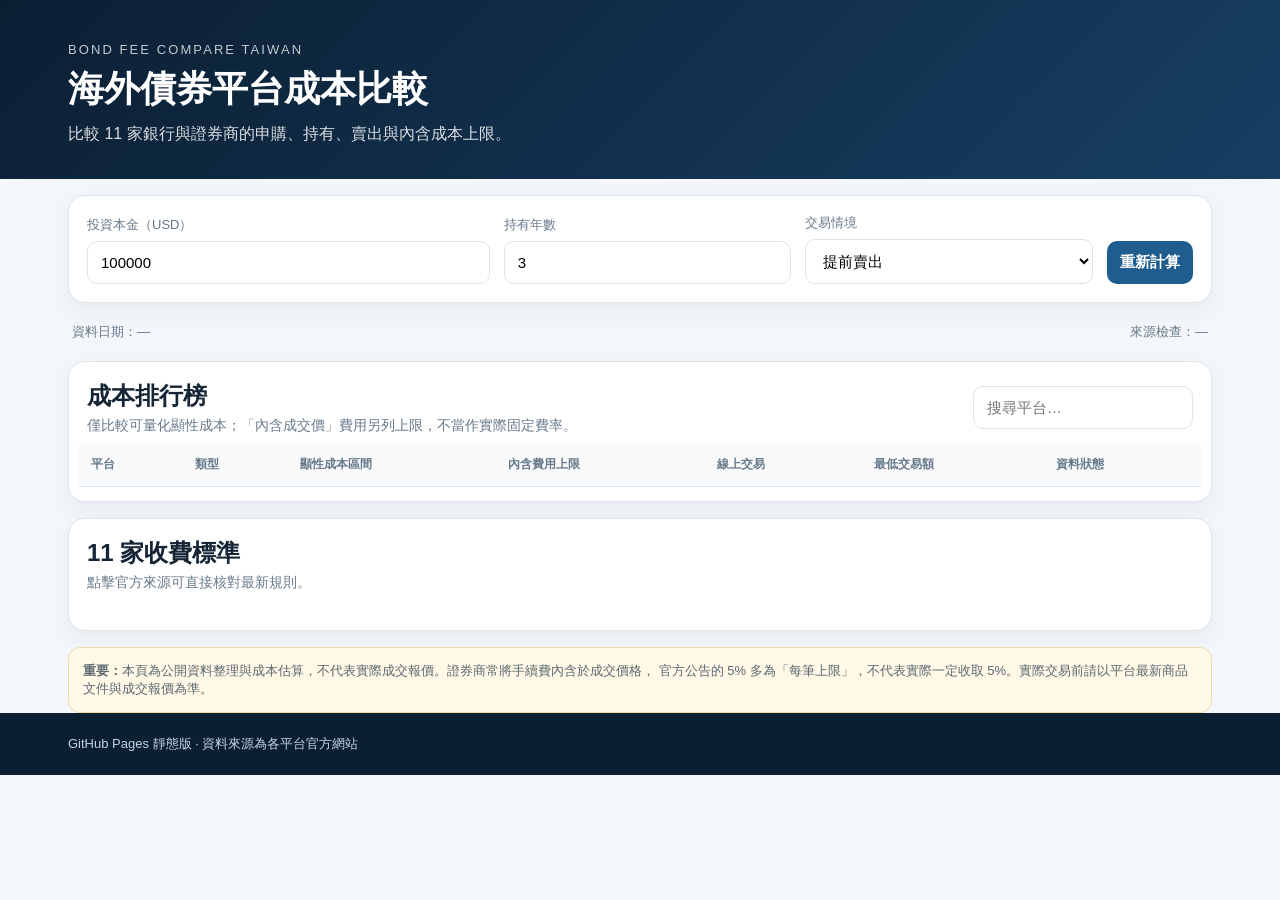
==== index.html @ e65f74f7 "Add files via upload" ====
<!doctype html>
<html lang="zh-Hant">
<head>
  <meta charset="utf-8">
  <meta name="viewport" content="width=device-width,initial-scale=1,viewport-fit=cover">
  <meta name="theme-color" content="#0b1f33">
  <title>台灣海外債券平台成本比較</title>
  <link rel="stylesheet" href="./style.css">
</head>
<body>
<header>
  <div class="wrap">
    <div class="eyebrow">Bond Fee Compare Taiwan</div>
    <h1>海外債券平台成本比較</h1>
    <p>比較 11 家銀行與證券商的申購、持有、賣出與內含成本上限。</p>
  </div>
</header>

<main class="wrap">
  <section class="card controls">
    <div class="field">
      <label>投資本金（USD）</label>
      <input id="principal" type="number" min="1000" step="1000" value="100000">
    </div>
    <div class="field">
      <label>持有年數</label>
      <input id="years" type="number" min="1" max="30" value="3">
    </div>
    <div class="field switchfield">
      <label>交易情境</label>
      <select id="exitMode">
        <option value="hold">持有到期</option>
        <option value="sell" selected>提前賣出</option>
      </select>
    </div>
    <button id="recalc">重新計算</button>
  </section>

  <section class="statusbar">
    <div id="asof">資料日期：—</div>
    <div id="sourceCheck">來源檢查：—</div>
  </section>

  <section class="summary-grid" id="summary"></section>

  <section class="card">
    <div class="section-title">
      <div>
        <h2>成本排行榜</h2>
        <p>僅比較可量化顯性成本；「內含成交價」費用另列上限，不當作實際固定費率。</p>
      </div>
      <input id="filter" placeholder="搜尋平台…" />
    </div>
    <div class="table-wrap">
      <table>
        <thead>
          <tr>
            <th>平台</th>
            <th>類型</th>
            <th>顯性成本區間</th>
            <th>內含費用上限</th>
            <th>線上交易</th>
            <th>最低交易額</th>
            <th>資料狀態</th>
          </tr>
        </thead>
        <tbody id="costBody"></tbody>
      </table>
    </div>
  </section>

  <section class="card">
    <div class="section-title">
      <div>
        <h2>11 家收費標準</h2>
        <p>點擊官方來源可直接核對最新規則。</p>
      </div>
    </div>
    <div id="cards" class="platform-grid"></div>
  </section>

  <section class="notice">
    <strong>重要：</strong>本頁為公開資料整理與成本估算，不代表實際成交報價。證券商常將手續費內含於成交價格，
    官方公告的 5% 多為「每筆上限」，不代表實際一定收取 5%。實際交易前請以平台最新商品文件與成交報價為準。
  </section>
</main>

<footer>
  <div class="wrap">GitHub Pages 靜態版 · 資料來源為各平台官方網站</div>
</footer>

<script src="./app.js"></script>
</body>
</html>
---- style.css ----
:root{
  --bg:#f3f6fa; --card:#fff; --ink:#152536; --muted:#68798a; --line:#dce4ec;
  --navy:#0b1f33; --blue:#1f5d8f; --green:#1d7a55; --warn:#9a6700;
}
*{box-sizing:border-box} body{margin:0;background:var(--bg);color:var(--ink);font-family:-apple-system,BlinkMacSystemFont,"Segoe UI","Noto Sans TC",sans-serif}
.wrap{max-width:1180px;margin:auto;padding:0 18px}
header{background:linear-gradient(135deg,#0b1f33,#173f63);color:white;padding:42px 0 34px}
.eyebrow{font-size:13px;letter-spacing:.16em;text-transform:uppercase;opacity:.75}
h1{margin:8px 0 10px;font-size:36px} header p{margin:0;opacity:.85}
main{padding-top:22px;padding-bottom:42px}.card{background:var(--card);border:1px solid var(--line);border-radius:16px;box-shadow:0 8px 24px rgba(11,31,51,.05);margin:16px 0}
.controls{display:grid;grid-template-columns:1.4fr 1fr 1fr auto;gap:14px;padding:18px;align-items:end}
.field label{display:block;font-size:13px;color:var(--muted);margin-bottom:7px}
input,select,button{width:100%;padding:12px 13px;border-radius:10px;border:1px solid var(--line);font-size:15px;background:white}
button{background:var(--blue);color:white;border:0;font-weight:700;cursor:pointer}
.statusbar{display:flex;justify-content:space-between;gap:12px;font-size:13px;color:var(--muted);padding:4px 4px}
.summary-grid{display:grid;grid-template-columns:repeat(3,1fr);gap:14px}.metric{background:white;border:1px solid var(--line);border-radius:14px;padding:18px}
.metric .label{font-size:13px;color:var(--muted)}.metric .value{font-size:25px;font-weight:800;margin-top:4px}
.section-title{display:flex;justify-content:space-between;gap:20px;align-items:center;padding:18px 18px 8px}.section-title h2{margin:0 0 5px}.section-title p{margin:0;color:var(--muted);font-size:14px}
.section-title input{max-width:220px}
.table-wrap{overflow:auto;padding:0 10px 14px}table{border-collapse:collapse;width:100%;min-width:900px}
th,td{text-align:left;padding:13px 12px;border-bottom:1px solid var(--line);vertical-align:top}th{font-size:12px;color:var(--muted);background:#f8fafc;position:sticky;top:0}
td strong{display:block}.good{color:var(--green);font-weight:700}.warn{color:var(--warn);font-weight:700}.muted{color:var(--muted)}
.platform-grid{display:grid;grid-template-columns:repeat(2,1fr);gap:14px;padding:12px 18px 18px}
.platform{border:1px solid var(--line);border-radius:14px;padding:16px}.platform h3{margin:0 0 12px}.kv{display:grid;grid-template-columns:125px 1fr;gap:8px;font-size:14px;margin:8px 0}.kv b{color:var(--muted)}
.platform a{color:var(--blue);text-decoration:none;font-weight:700}.sourceflag{display:inline-block;margin-left:8px;font-size:11px;padding:3px 7px;border-radius:999px;background:#eef4fa}
.sourceflag.changed{background:#fff0d6;color:#8a5a00}.notice{font-size:13px;color:#5d6872;background:#fff8e6;border:1px solid #f0dca9;border-radius:12px;padding:14px;margin-top:16px}
footer{background:#0b1f33;color:#c6d3df;padding:22px 0;font-size:13px}
@media(max-width:760px){h1{font-size:28px}.controls{grid-template-columns:1fr 1fr}.controls button{grid-column:1/-1}.summary-grid{grid-template-columns:1fr}.platform-grid{grid-template-columns:1fr}.statusbar{flex-direction:column}}
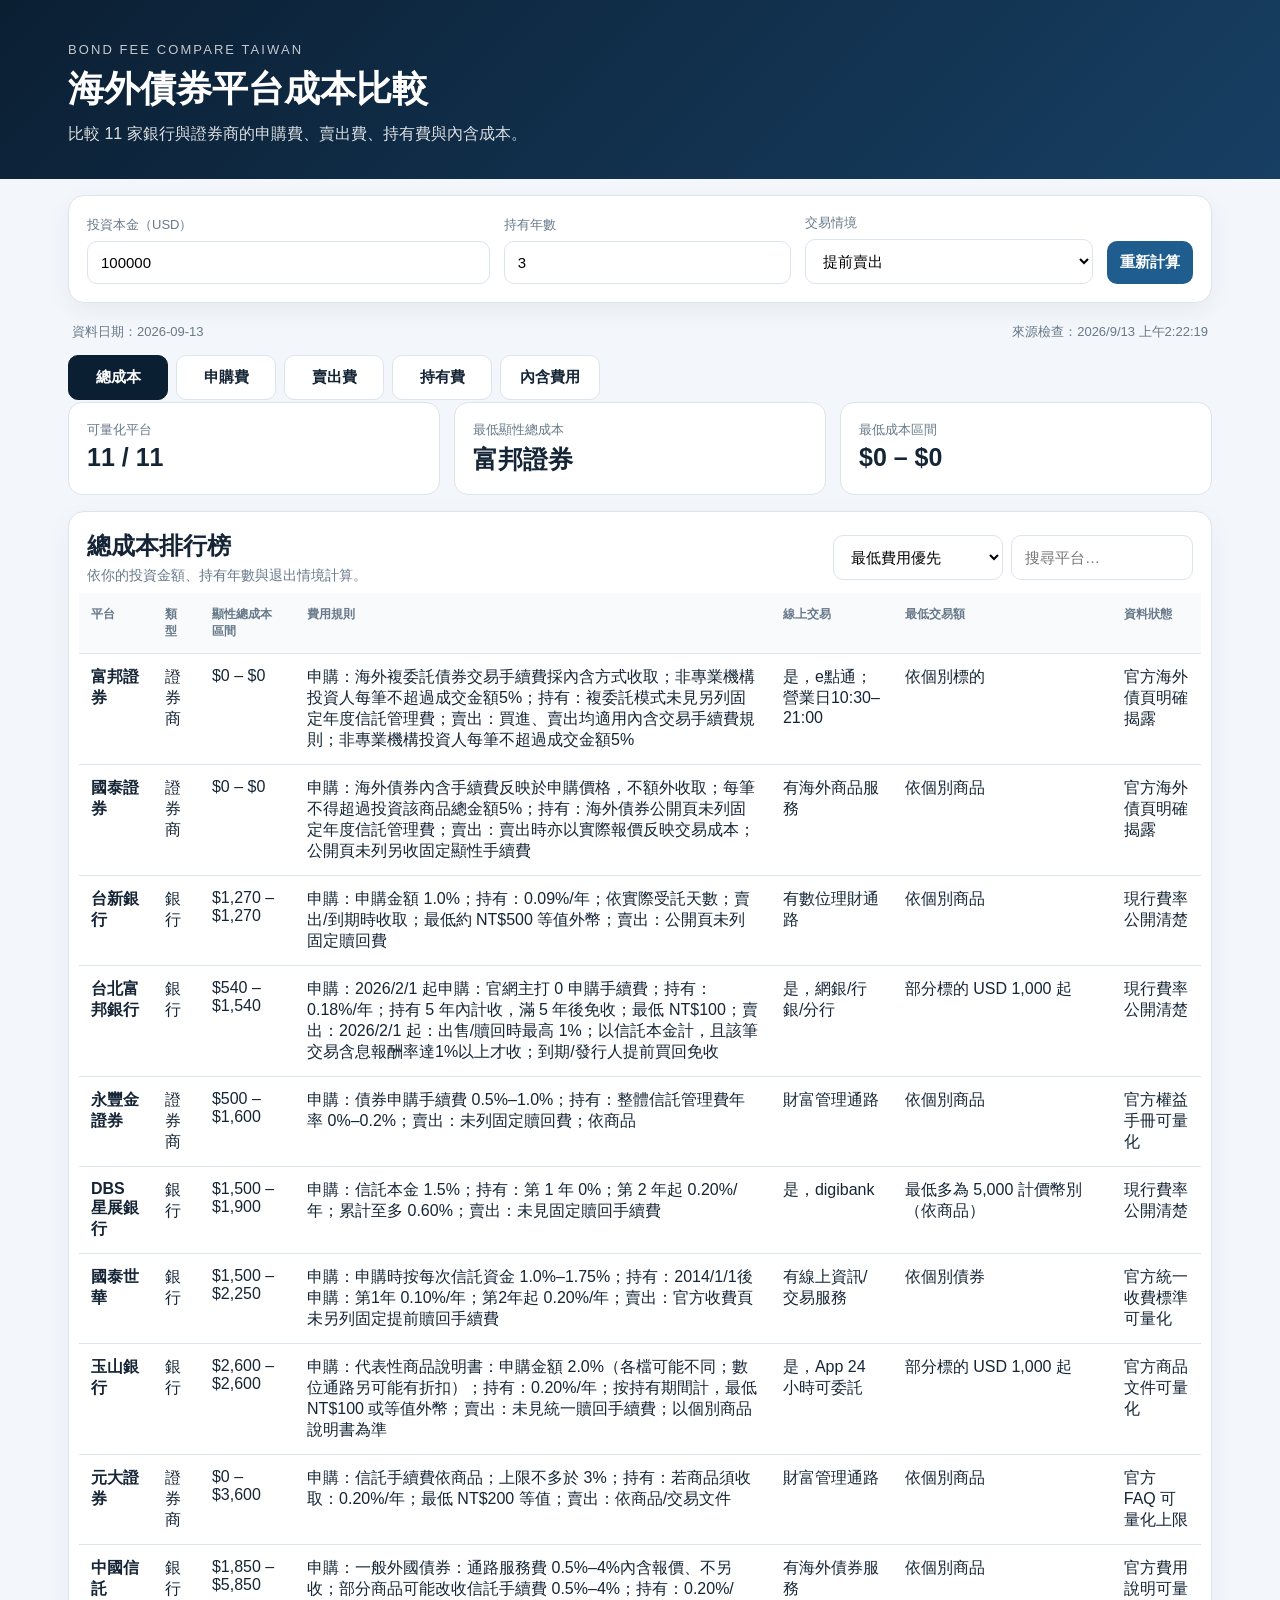
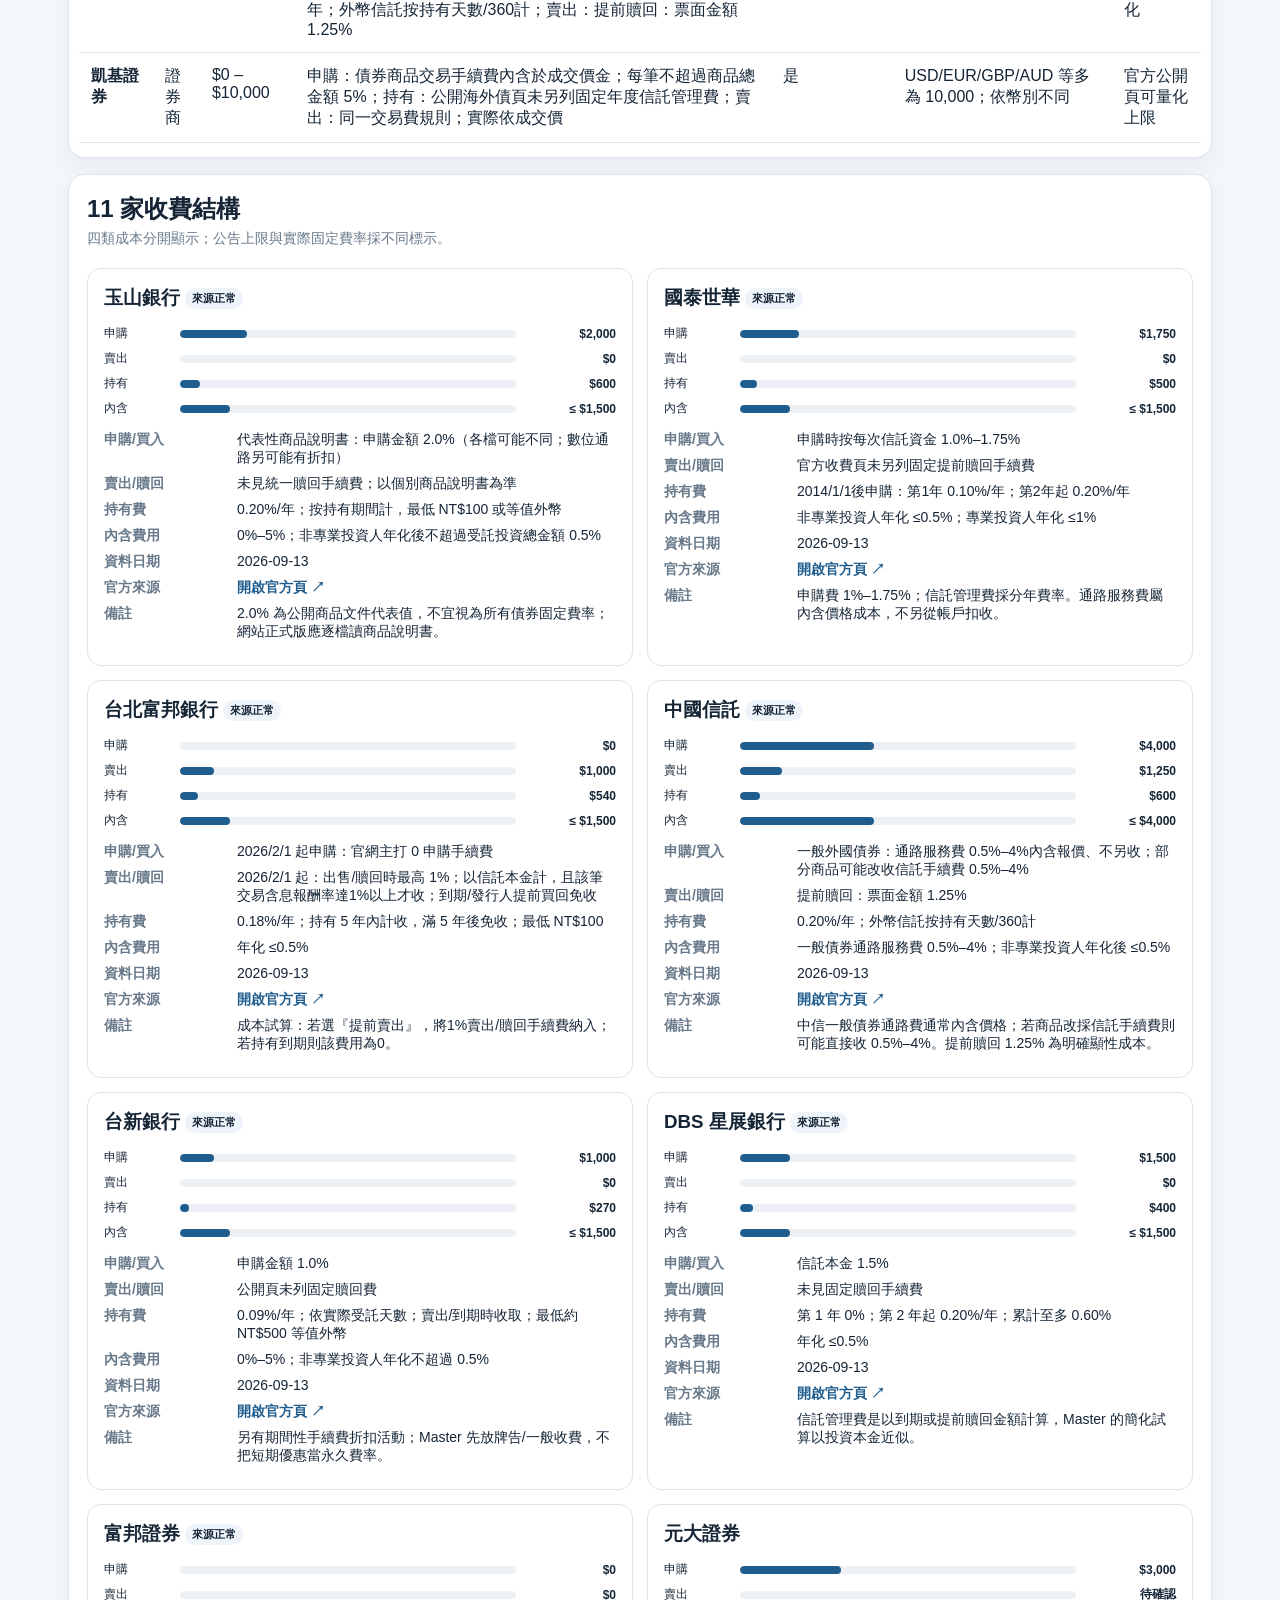
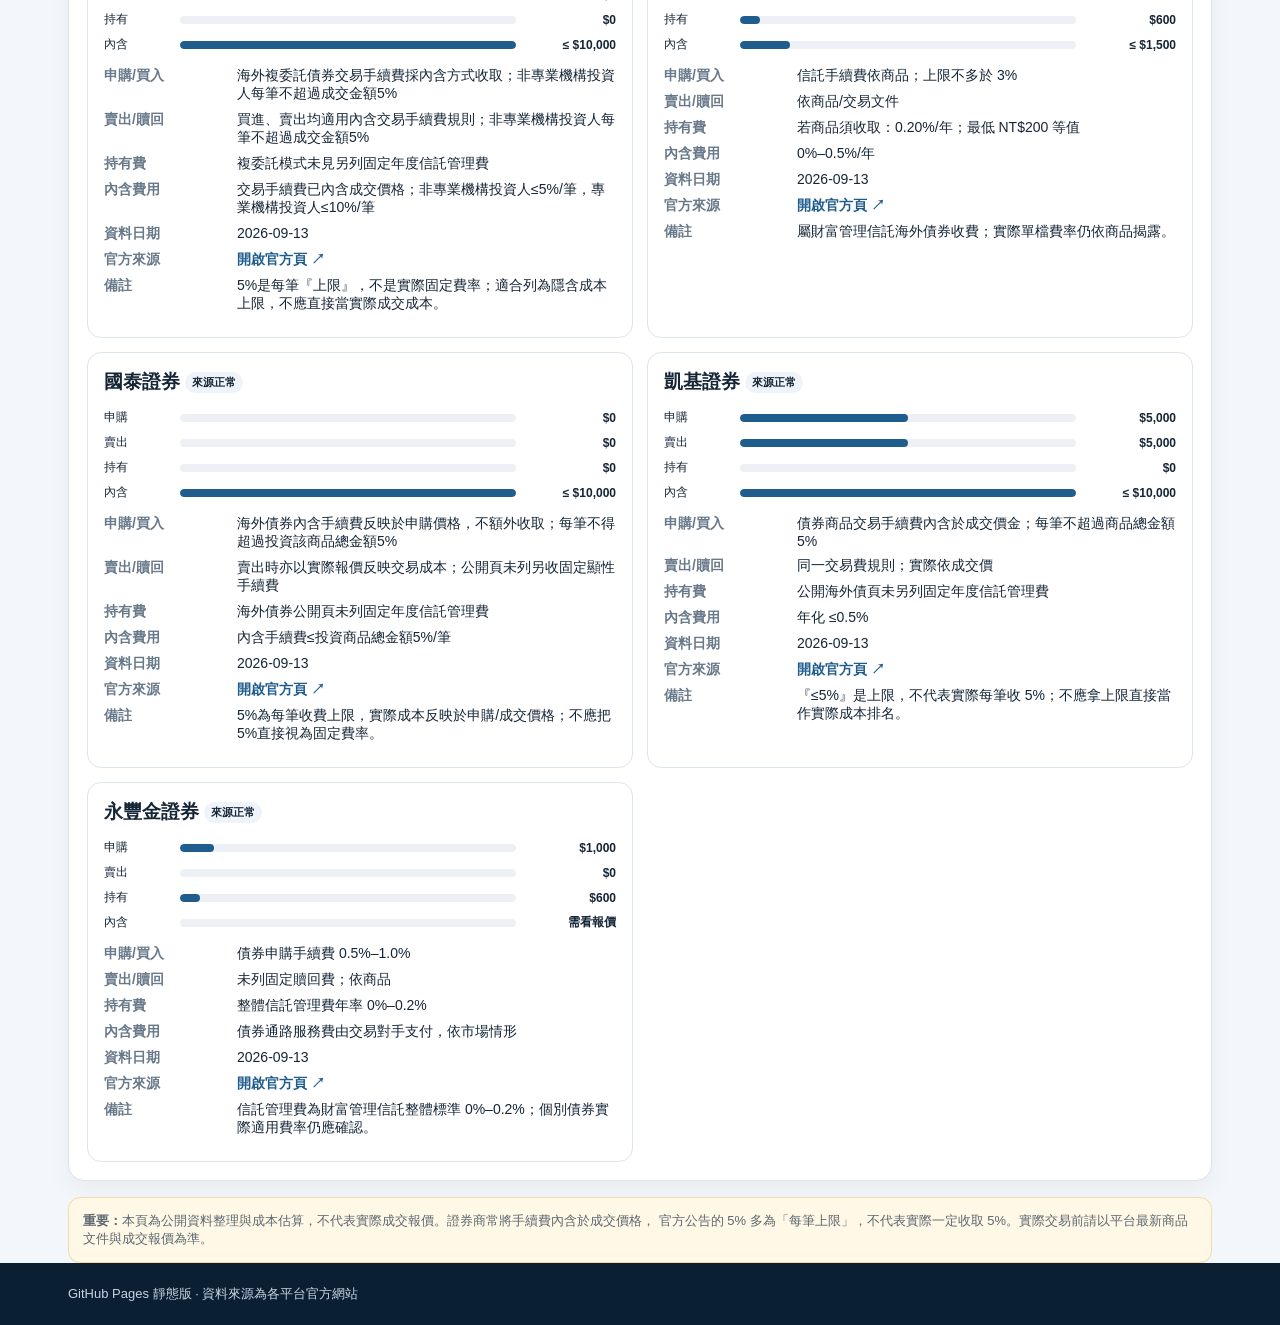
==== commit 36dd83f3: "Add files via upload" ====
--- a/index.html
+++ b/index.html
@@ -12,7 +12,7 @@
   <div class="wrap">
     <div class="eyebrow">Bond Fee Compare Taiwan</div>
     <h1>海外債券平台成本比較</h1>
-    <p>比較 11 家銀行與證券商的申購、持有、賣出與內含成本上限。</p>
+    <p>比較 11 家銀行與證券商的申購費、賣出費、持有費與內含成本。</p>
   </div>
 </header>
 
@@ -41,29 +41,34 @@
     <div id="sourceCheck">來源檢查：—</div>
   </section>
 
+  <section class="compare-tabs" aria-label="比較模式">
+    <button class="tab active" data-mode="total">總成本</button>
+    <button class="tab" data-mode="buy">申購費</button>
+    <button class="tab" data-mode="sell">賣出費</button>
+    <button class="tab" data-mode="hold">持有費</button>
+    <button class="tab" data-mode="embedded">內含費用</button>
+  </section>
+
   <section class="summary-grid" id="summary"></section>
 
   <section class="card">
     <div class="section-title">
       <div>
-        <h2>成本排行榜</h2>
-        <p>僅比較可量化顯性成本；「內含成交價」費用另列上限，不當作實際固定費率。</p>
+        <h2 id="rankingTitle">總成本排行榜</h2>
+        <p id="rankingNote">依你的投資金額、持有年數與退出情境計算。</p>
       </div>
-      <input id="filter" placeholder="搜尋平台…" />
+      <div class="toolbar">
+        <select id="sortMode" aria-label="排序方式">
+          <option value="low">最低費用優先</option>
+          <option value="high">最高費用優先</option>
+          <option value="name">平台名稱</option>
+        </select>
+        <input id="filter" placeholder="搜尋平台…" />
+      </div>
     </div>
     <div class="table-wrap">
       <table>
-        <thead>
-          <tr>
-            <th>平台</th>
-            <th>類型</th>
-            <th>顯性成本區間</th>
-            <th>內含費用上限</th>
-            <th>線上交易</th>
-            <th>最低交易額</th>
-            <th>資料狀態</th>
-          </tr>
-        </thead>
+        <thead id="costHead"></thead>
         <tbody id="costBody"></tbody>
       </table>
     </div>
@@ -72,8 +77,8 @@
   <section class="card">
     <div class="section-title">
       <div>
-        <h2>11 家收費標準</h2>
-        <p>點擊官方來源可直接核對最新規則。</p>
+        <h2>11 家收費結構</h2>
+        <p>四類成本分開顯示；公告上限與實際固定費率採不同標示。</p>
       </div>
     </div>
     <div id="cards" class="platform-grid"></div>
@@ -91,4 +96,4 @@
 
 <script src="./app.js"></script>
 </body>
-</html>+</html>
--- a/style.css
+++ b/style.css
@@ -1,28 +1,54 @@
 :root{
   --bg:#f3f6fa; --card:#fff; --ink:#152536; --muted:#68798a; --line:#dce4ec;
-  --navy:#0b1f33; --blue:#1f5d8f; --green:#1d7a55; --warn:#9a6700;
+  --navy:#0b1f33; --blue:#1f5d8f; --green:#1d7a55; --warn:#9a6700; --soft:#eef4fa;
 }
-*{box-sizing:border-box} body{margin:0;background:var(--bg);color:var(--ink);font-family:-apple-system,BlinkMacSystemFont,"Segoe UI","Noto Sans TC",sans-serif}
+*{box-sizing:border-box}
+body{margin:0;background:var(--bg);color:var(--ink);font-family:-apple-system,BlinkMacSystemFont,"Segoe UI","Noto Sans TC",sans-serif}
 .wrap{max-width:1180px;margin:auto;padding:0 18px}
 header{background:linear-gradient(135deg,#0b1f33,#173f63);color:white;padding:42px 0 34px}
 .eyebrow{font-size:13px;letter-spacing:.16em;text-transform:uppercase;opacity:.75}
 h1{margin:8px 0 10px;font-size:36px} header p{margin:0;opacity:.85}
-main{padding-top:22px;padding-bottom:42px}.card{background:var(--card);border:1px solid var(--line);border-radius:16px;box-shadow:0 8px 24px rgba(11,31,51,.05);margin:16px 0}
+main{padding-top:22px;padding-bottom:42px}
+.card{background:var(--card);border:1px solid var(--line);border-radius:16px;box-shadow:0 8px 24px rgba(11,31,51,.05);margin:16px 0}
 .controls{display:grid;grid-template-columns:1.4fr 1fr 1fr auto;gap:14px;padding:18px;align-items:end}
 .field label{display:block;font-size:13px;color:var(--muted);margin-bottom:7px}
 input,select,button{width:100%;padding:12px 13px;border-radius:10px;border:1px solid var(--line);font-size:15px;background:white}
 button{background:var(--blue);color:white;border:0;font-weight:700;cursor:pointer}
 .statusbar{display:flex;justify-content:space-between;gap:12px;font-size:13px;color:var(--muted);padding:4px 4px}
-.summary-grid{display:grid;grid-template-columns:repeat(3,1fr);gap:14px}.metric{background:white;border:1px solid var(--line);border-radius:14px;padding:18px}
-.metric .label{font-size:13px;color:var(--muted)}.metric .value{font-size:25px;font-weight:800;margin-top:4px}
-.section-title{display:flex;justify-content:space-between;gap:20px;align-items:center;padding:18px 18px 8px}.section-title h2{margin:0 0 5px}.section-title p{margin:0;color:var(--muted);font-size:14px}
-.section-title input{max-width:220px}
-.table-wrap{overflow:auto;padding:0 10px 14px}table{border-collapse:collapse;width:100%;min-width:900px}
-th,td{text-align:left;padding:13px 12px;border-bottom:1px solid var(--line);vertical-align:top}th{font-size:12px;color:var(--muted);background:#f8fafc;position:sticky;top:0}
-td strong{display:block}.good{color:var(--green);font-weight:700}.warn{color:var(--warn);font-weight:700}.muted{color:var(--muted)}
+.compare-tabs{display:flex;gap:8px;overflow:auto;padding:10px 0 2px}
+.compare-tabs .tab{width:auto;min-width:100px;background:white;color:var(--ink);border:1px solid var(--line);white-space:nowrap}
+.compare-tabs .tab.active{background:var(--navy);border-color:var(--navy);color:white}
+.summary-grid{display:grid;grid-template-columns:repeat(3,1fr);gap:14px}
+.metric{background:white;border:1px solid var(--line);border-radius:14px;padding:18px}
+.metric .label{font-size:13px;color:var(--muted)}
+.metric .value{font-size:25px;font-weight:800;margin-top:4px}
+.section-title{display:flex;justify-content:space-between;gap:20px;align-items:center;padding:18px 18px 8px}
+.section-title h2{margin:0 0 5px}.section-title p{margin:0;color:var(--muted);font-size:14px}
+.toolbar{display:flex;gap:8px;min-width:360px}.toolbar select{max-width:170px}.toolbar input{max-width:190px}
+.table-wrap{overflow:auto;padding:0 10px 14px}
+table{border-collapse:collapse;width:100%;min-width:940px}
+th,td{text-align:left;padding:13px 12px;border-bottom:1px solid var(--line);vertical-align:top}
+th{font-size:12px;color:var(--muted);background:#f8fafc;position:sticky;top:0}
+td strong{display:block}
+.good{color:var(--green);font-weight:700}.warn{color:var(--warn);font-weight:700}.muted{color:var(--muted)}
 .platform-grid{display:grid;grid-template-columns:repeat(2,1fr);gap:14px;padding:12px 18px 18px}
-.platform{border:1px solid var(--line);border-radius:14px;padding:16px}.platform h3{margin:0 0 12px}.kv{display:grid;grid-template-columns:125px 1fr;gap:8px;font-size:14px;margin:8px 0}.kv b{color:var(--muted)}
-.platform a{color:var(--blue);text-decoration:none;font-weight:700}.sourceflag{display:inline-block;margin-left:8px;font-size:11px;padding:3px 7px;border-radius:999px;background:#eef4fa}
-.sourceflag.changed{background:#fff0d6;color:#8a5a00}.notice{font-size:13px;color:#5d6872;background:#fff8e6;border:1px solid #f0dca9;border-radius:12px;padding:14px;margin-top:16px}
+.platform{border:1px solid var(--line);border-radius:14px;padding:16px}
+.platform h3{margin:0 0 12px;display:flex;align-items:center;flex-wrap:wrap;gap:5px}
+.kv{display:grid;grid-template-columns:125px 1fr;gap:8px;font-size:14px;margin:8px 0}
+.kv b{color:var(--muted)}
+.platform a{color:var(--blue);text-decoration:none;font-weight:700}
+.sourceflag,.pill{display:inline-block;font-size:11px;padding:3px 7px;border-radius:999px;background:#eef4fa}
+.sourceflag.changed{background:#fff0d6;color:#8a5a00}
+.pill.fixed{background:#e5f5ec;color:#17613f}.pill.cap{background:#fff0d6;color:#855b00}.pill.unknown{background:#f0f2f4;color:#6b747d}
+.cost-bars{display:grid;gap:8px;margin:14px 0}
+.bar-row{display:grid;grid-template-columns:68px 1fr 92px;gap:8px;align-items:center;font-size:12px}
+.bar-track{height:8px;background:#edf1f5;border-radius:999px;overflow:hidden}
+.bar-fill{height:100%;background:#1f5d8f;border-radius:999px}
+.bar-value{text-align:right;font-weight:700}
+.notice{font-size:13px;color:#5d6872;background:#fff8e6;border:1px solid #f0dca9;border-radius:12px;padding:14px;margin-top:16px}
 footer{background:#0b1f33;color:#c6d3df;padding:22px 0;font-size:13px}
-@media(max-width:760px){h1{font-size:28px}.controls{grid-template-columns:1fr 1fr}.controls button{grid-column:1/-1}.summary-grid{grid-template-columns:1fr}.platform-grid{grid-template-columns:1fr}.statusbar{flex-direction:column}}
+@media(max-width:760px){
+  h1{font-size:28px}.controls{grid-template-columns:1fr 1fr}.controls button{grid-column:1/-1}
+  .summary-grid{grid-template-columns:1fr}.platform-grid{grid-template-columns:1fr}.statusbar{flex-direction:column}
+  .section-title{align-items:stretch;flex-direction:column}.toolbar{min-width:0}.toolbar select,.toolbar input{max-width:none}
+}
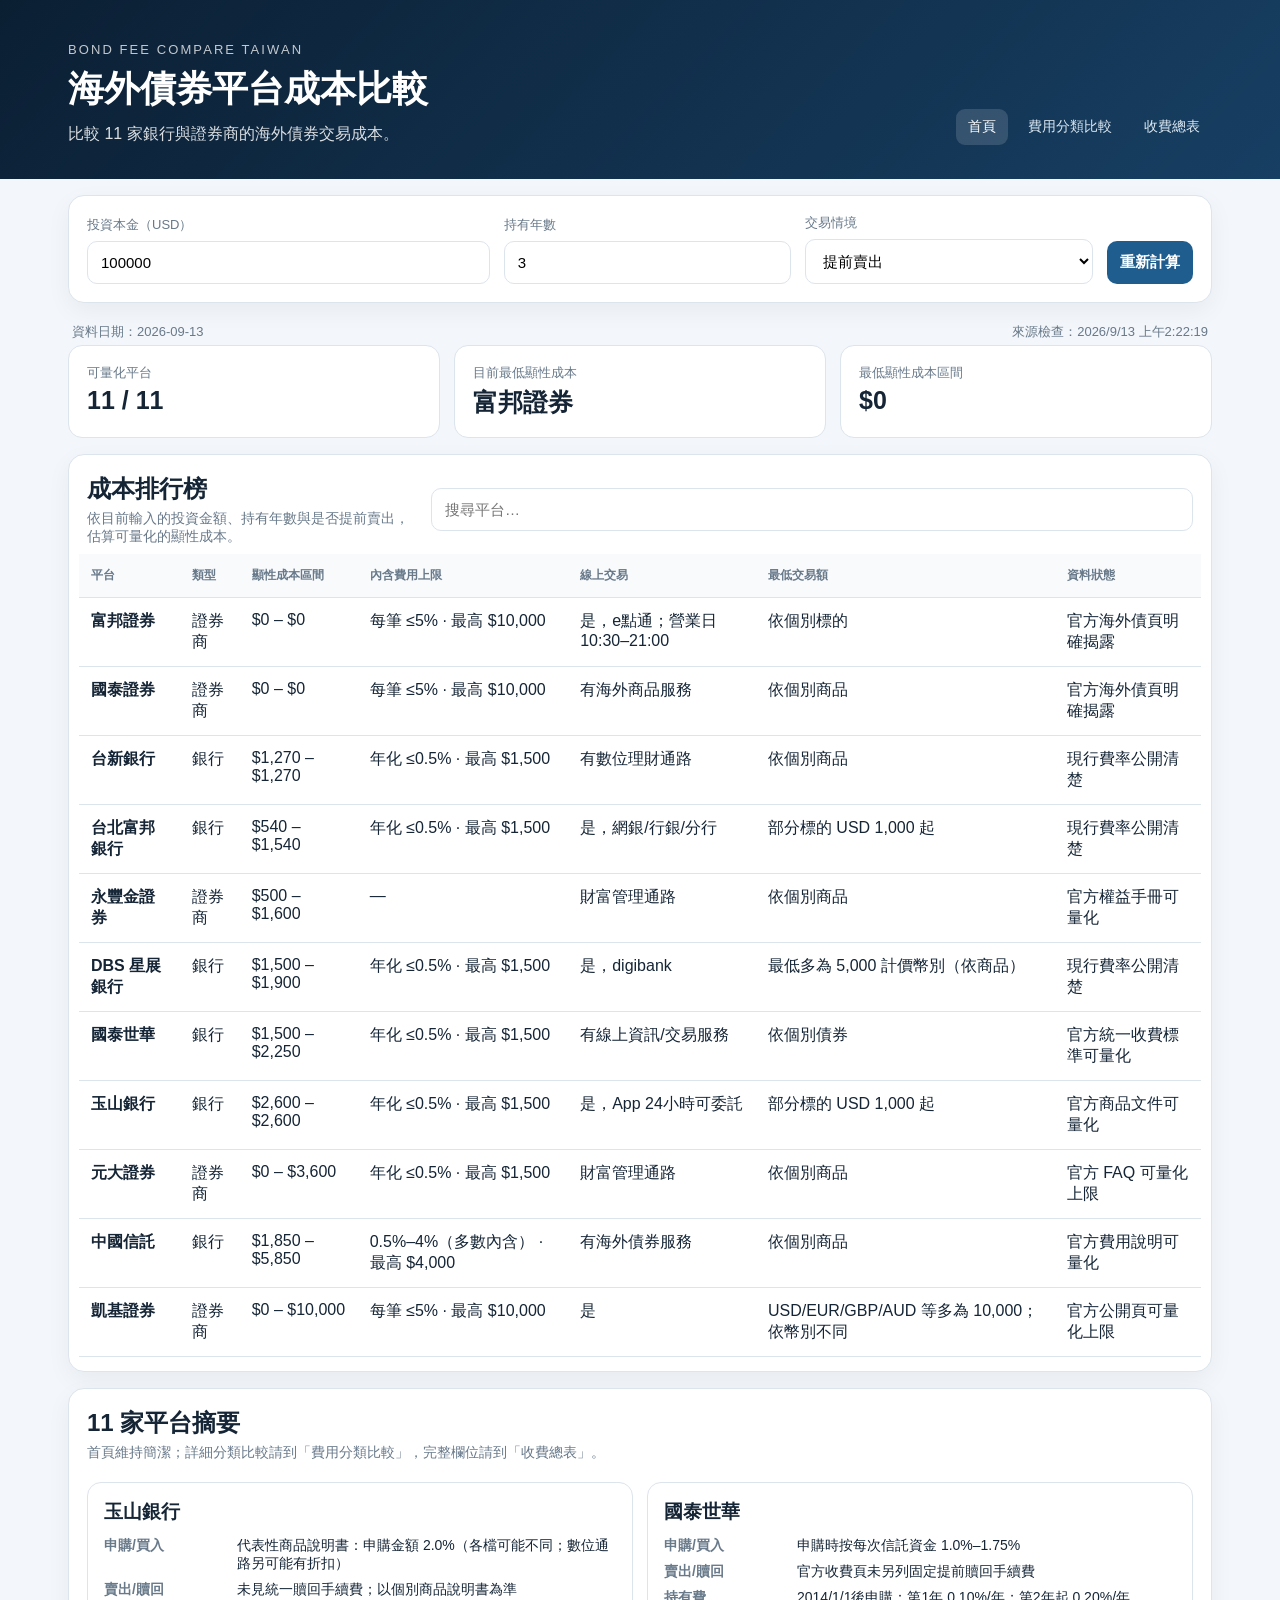
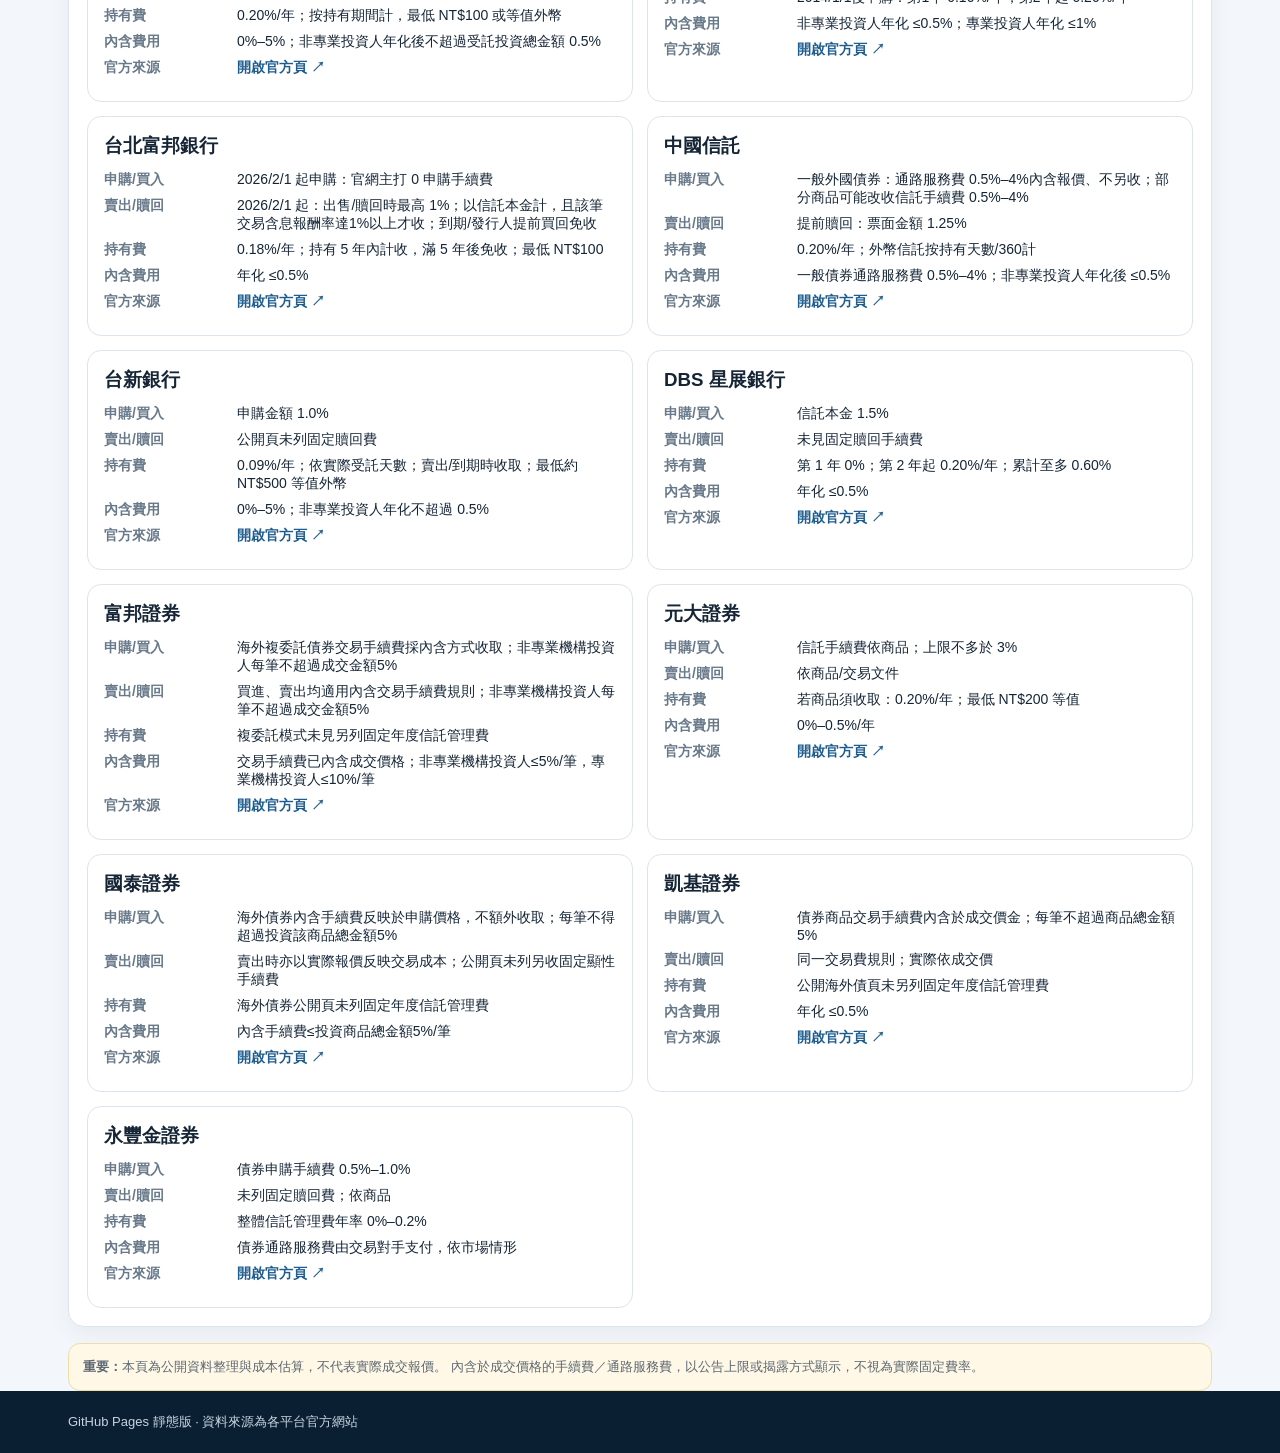
==== commit 29d33b91: "Add files via upload" ====
--- a/index.html
+++ b/index.html
@@ -10,9 +10,18 @@
 <body>
 <header>
   <div class="wrap">
-    <div class="eyebrow">Bond Fee Compare Taiwan</div>
-    <h1>海外債券平台成本比較</h1>
-    <p>比較 11 家銀行與證券商的申購費、賣出費、持有費與內含成本。</p>
+    <div class="topnav">
+      <div>
+        <div class="eyebrow">Bond Fee Compare Taiwan</div>
+        <h1>海外債券平台成本比較</h1>
+        <p>比較 11 家銀行與證券商的海外債券交易成本。</p>
+      </div>
+      <nav>
+        <a class="active" href="./index.html">首頁</a>
+        <a href="./compare.html">費用分類比較</a>
+        <a href="./master.html">收費總表</a>
+      </nav>
+    </div>
   </div>
 </header>
 
@@ -26,7 +35,7 @@
       <label>持有年數</label>
       <input id="years" type="number" min="1" max="30" value="3">
     </div>
-    <div class="field switchfield">
+    <div class="field">
       <label>交易情境</label>
       <select id="exitMode">
         <option value="hold">持有到期</option>
@@ -41,34 +50,29 @@
     <div id="sourceCheck">來源檢查：—</div>
   </section>
 
-  <section class="compare-tabs" aria-label="比較模式">
-    <button class="tab active" data-mode="total">總成本</button>
-    <button class="tab" data-mode="buy">申購費</button>
-    <button class="tab" data-mode="sell">賣出費</button>
-    <button class="tab" data-mode="hold">持有費</button>
-    <button class="tab" data-mode="embedded">內含費用</button>
-  </section>
-
   <section class="summary-grid" id="summary"></section>
 
   <section class="card">
     <div class="section-title">
       <div>
-        <h2 id="rankingTitle">總成本排行榜</h2>
-        <p id="rankingNote">依你的投資金額、持有年數與退出情境計算。</p>
+        <h2>成本排行榜</h2>
+        <p>依目前輸入的投資金額、持有年數與是否提前賣出，估算可量化的顯性成本。</p>
       </div>
-      <div class="toolbar">
-        <select id="sortMode" aria-label="排序方式">
-          <option value="low">最低費用優先</option>
-          <option value="high">最高費用優先</option>
-          <option value="name">平台名稱</option>
-        </select>
-        <input id="filter" placeholder="搜尋平台…" />
-      </div>
+      <input id="filter" placeholder="搜尋平台…" />
     </div>
     <div class="table-wrap">
       <table>
-        <thead id="costHead"></thead>
+        <thead>
+          <tr>
+            <th>平台</th>
+            <th>類型</th>
+            <th>顯性成本區間</th>
+            <th>內含費用上限</th>
+            <th>線上交易</th>
+            <th>最低交易額</th>
+            <th>資料狀態</th>
+          </tr>
+        </thead>
         <tbody id="costBody"></tbody>
       </table>
     </div>
@@ -77,23 +81,20 @@
   <section class="card">
     <div class="section-title">
       <div>
-        <h2>11 家收費結構</h2>
-        <p>四類成本分開顯示；公告上限與實際固定費率採不同標示。</p>
+        <h2>11 家平台摘要</h2>
+        <p>首頁維持簡潔；詳細分類比較請到「費用分類比較」，完整欄位請到「收費總表」。</p>
       </div>
     </div>
     <div id="cards" class="platform-grid"></div>
   </section>
 
   <section class="notice">
-    <strong>重要：</strong>本頁為公開資料整理與成本估算，不代表實際成交報價。證券商常將手續費內含於成交價格，
-    官方公告的 5% 多為「每筆上限」，不代表實際一定收取 5%。實際交易前請以平台最新商品文件與成交報價為準。
+    <strong>重要：</strong>本頁為公開資料整理與成本估算，不代表實際成交報價。
+    內含於成交價格的手續費／通路服務費，以公告上限或揭露方式顯示，不視為實際固定費率。
   </section>
 </main>
 
-<footer>
-  <div class="wrap">GitHub Pages 靜態版 · 資料來源為各平台官方網站</div>
-</footer>
-
+<footer><div class="wrap">GitHub Pages 靜態版 · 資料來源為各平台官方網站</div></footer>
 <script src="./app.js"></script>
 </body>
 </html>
--- a/style.css
+++ b/style.css
@@ -52,3 +52,13 @@
   .summary-grid{grid-template-columns:1fr}.platform-grid{grid-template-columns:1fr}.statusbar{flex-direction:column}
   .section-title{align-items:stretch;flex-direction:column}.toolbar{min-width:0}.toolbar select,.toolbar input{max-width:none}
 }
+
+
+.topnav{display:flex;justify-content:space-between;gap:24px;align-items:flex-end}
+.topnav nav{display:flex;gap:8px;flex-wrap:wrap}
+.topnav nav a{color:#dbe7f1;text-decoration:none;padding:9px 12px;border-radius:9px;font-size:14px}
+.topnav nav a:hover,.topnav nav a.active{background:rgba(255,255,255,.14);color:white}
+.master-table{min-width:1800px}
+.master-table td{font-size:13px;min-width:130px}
+.master-table td:nth-child(3),.master-table td:nth-child(4),.master-table td:nth-child(5),.master-table td:nth-child(6),.master-table td:nth-child(15){min-width:280px}
+@media(max-width:760px){.topnav{align-items:flex-start;flex-direction:column}.topnav nav{width:100%;overflow:auto;flex-wrap:nowrap}.topnav nav a{white-space:nowrap}}
